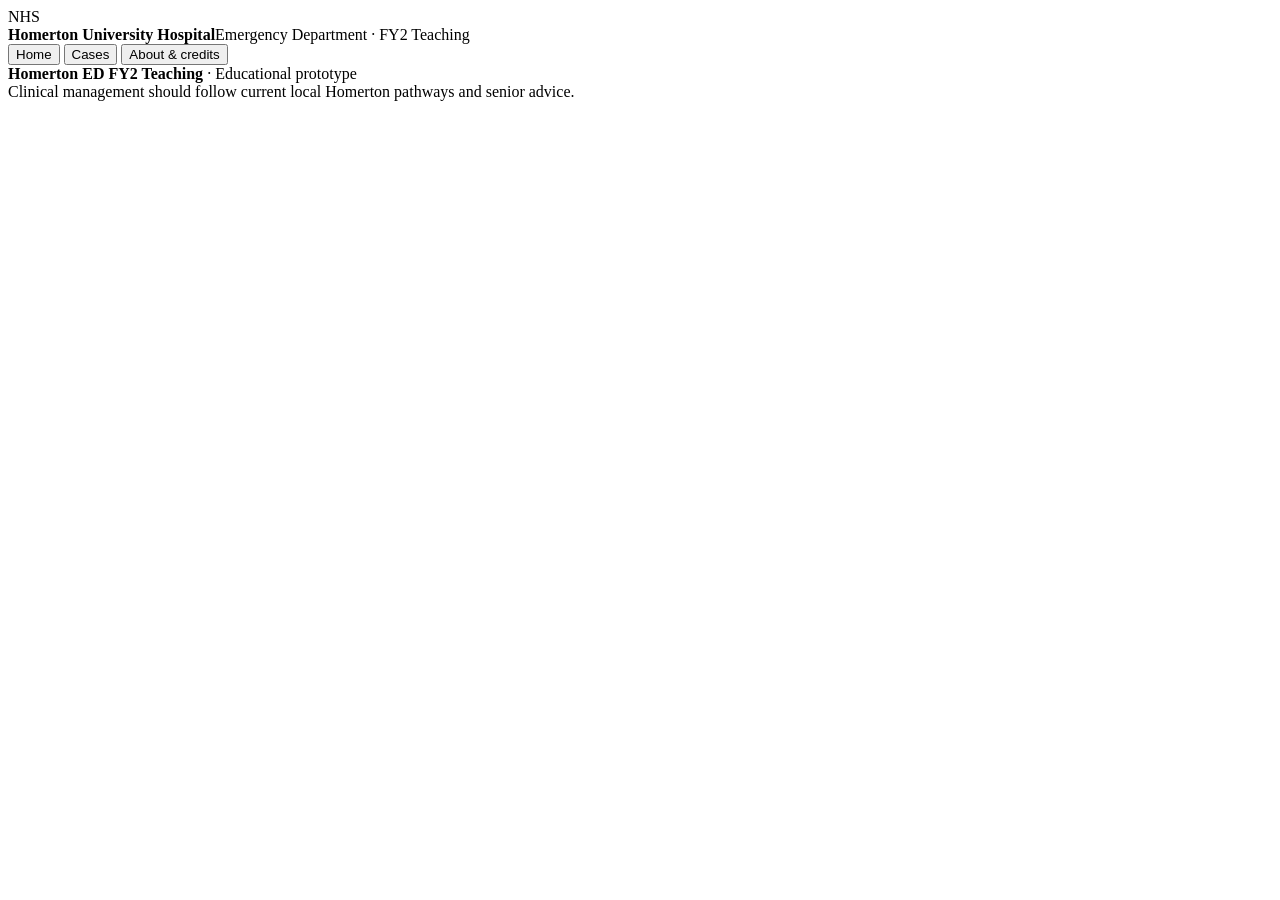
==== index.html @ b091c9cb "Add files via upload" ====
<!doctype html>
<html lang="en">
<head>
  <meta charset="utf-8">
  <meta name="viewport" content="width=device-width,initial-scale=1">
  <meta name="theme-color" content="#005eb8">
  <title>Homerton ED FY2 X-ray Teaching</title>
  <link rel="stylesheet" href="assets/styles.css">
</head>
<body>
<header class="topbar">
  <div class="brand" onclick="goHome()" role="button" tabindex="0">
    <div class="nhs">NHS</div>
    <div><strong>Homerton University Hospital</strong><span>Emergency Department · FY2 Teaching</span></div>
  </div>
  <nav>
    <button onclick="goHome()">Home</button>
    <button onclick="showLibrary()">Cases</button>
    <button onclick="showCredits()">About & credits</button>
  </nav>
</header>
<main id="app"></main>
<footer>
  <div><strong>Homerton ED FY2 Teaching</strong> · Educational prototype</div>
  <div>Clinical management should follow current local Homerton pathways and senior advice.</div>
</footer>
<script src="assets/app.js"></script>
</body>
</html>
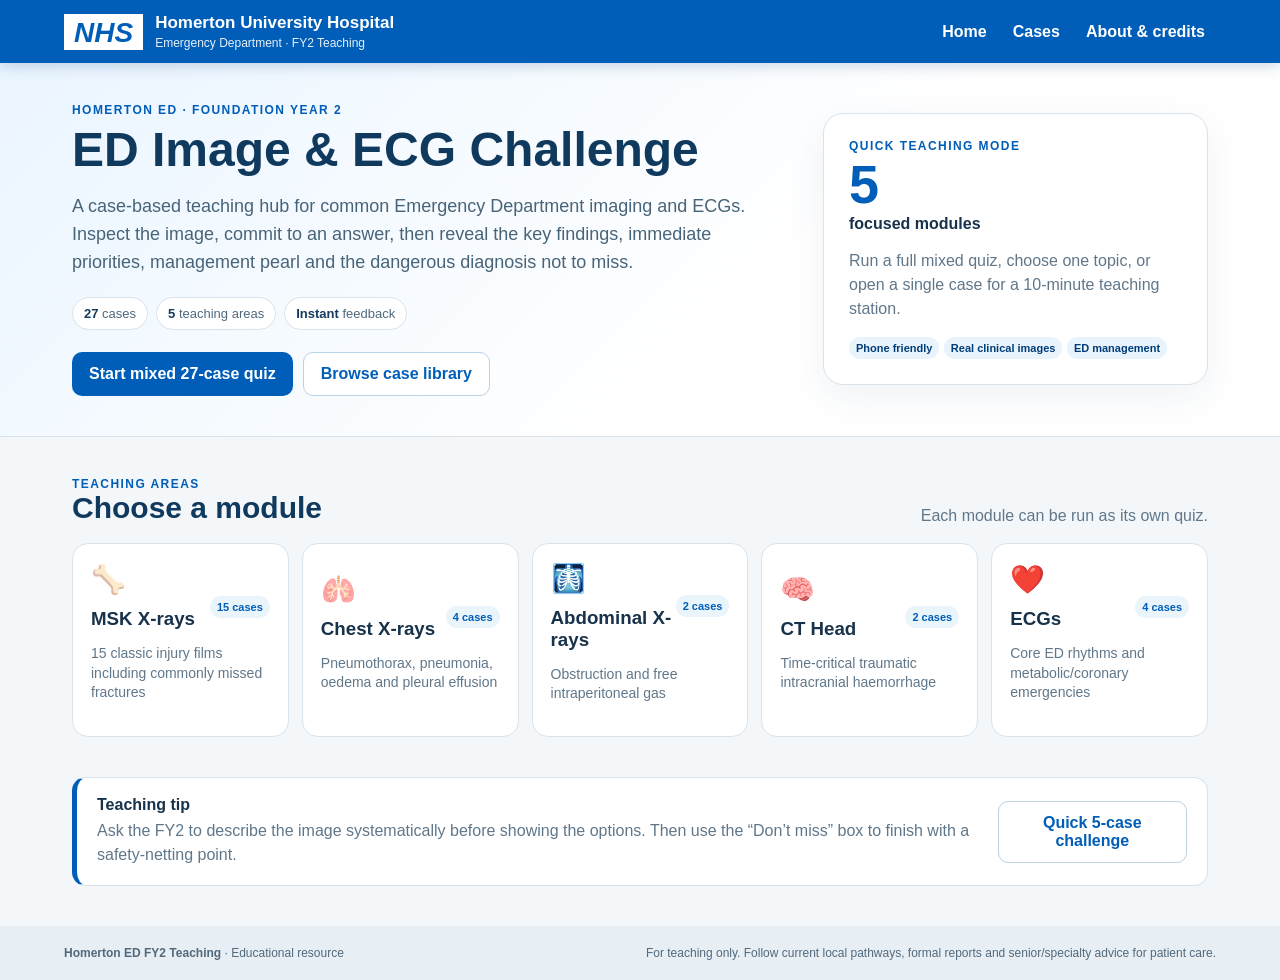
==== commit 7866add7: "Add files via upload" ====
--- a/index.html
+++ b/index.html
@@ -2,18 +2,19 @@
 <html lang="en">
 <head>
   <meta charset="utf-8">
-  <meta name="viewport" content="width=device-width,initial-scale=1">
+  <meta name="viewport" content="width=device-width,initial-scale=1,viewport-fit=cover">
   <meta name="theme-color" content="#005eb8">
-  <title>Homerton ED FY2 X-ray Teaching</title>
+  <meta name="description" content="Homerton Emergency Department FY2 case-based imaging and ECG teaching resource.">
+  <title>Homerton ED FY2 Image & ECG Challenge</title>
   <link rel="stylesheet" href="assets/styles.css">
 </head>
 <body>
 <header class="topbar">
-  <div class="brand" onclick="goHome()" role="button" tabindex="0">
+  <div class="brand" onclick="goHome()" role="button" tabindex="0" aria-label="Return to home">
     <div class="nhs">NHS</div>
     <div><strong>Homerton University Hospital</strong><span>Emergency Department · FY2 Teaching</span></div>
   </div>
-  <nav>
+  <nav aria-label="Main navigation">
     <button onclick="goHome()">Home</button>
     <button onclick="showLibrary()">Cases</button>
     <button onclick="showCredits()">About & credits</button>
@@ -21,8 +22,8 @@
 </header>
 <main id="app"></main>
 <footer>
-  <div><strong>Homerton ED FY2 Teaching</strong> · Educational prototype</div>
-  <div>Clinical management should follow current local Homerton pathways and senior advice.</div>
+  <div><strong>Homerton ED FY2 Teaching</strong> · Educational resource</div>
+  <div>For teaching only. Follow current local pathways, formal reports and senior/specialty advice for patient care.</div>
 </footer>
 <script src="assets/app.js"></script>
 </body>
--- a/assets/styles.css
+++ b/assets/styles.css
@@ -0,0 +1,16 @@
+:root{--nhs:#005eb8;--nhs-dark:#003d78;--ink:#17324a;--muted:#60778a;--bg:#f3f7fa;--line:#d8e3ec;--good:#007f5f;--bad:#b42318;--amber:#b54708;--card:#fff}
+*{box-sizing:border-box}html{scroll-behavior:smooth}body{margin:0;background:var(--bg);color:var(--ink);font-family:Arial,Helvetica,sans-serif}button,input{font:inherit}button{color:inherit}
+.topbar{background:var(--nhs);color:#fff;padding:13px 5vw;display:flex;align-items:center;justify-content:space-between;gap:22px;position:sticky;top:0;z-index:30;box-shadow:0 3px 14px #003d7833}.brand{display:flex;align-items:center;gap:12px;cursor:pointer}.brand strong{display:block;font-size:17px}.brand span{display:block;font-size:12px;margin-top:3px;opacity:.9}.nhs{background:#fff;color:var(--nhs);font-size:28px;font-weight:900;font-style:italic;padding:5px 10px 3px;line-height:1}nav{display:flex;gap:4px}nav button{background:transparent;color:#fff;border:0;padding:9px 11px;border-radius:8px;cursor:pointer;font-weight:700}nav button:hover{background:#ffffff20}
+main{min-height:calc(100vh - 155px)}.wrap{max-width:1180px;margin:auto;padding:40px 22px}.wrap.compact{padding-top:0}.hero{background:linear-gradient(135deg,#eaf5ff 0%,#fff 60%);border-bottom:1px solid var(--line)}.hero-grid{display:grid;grid-template-columns:1.3fr .7fr;align-items:center;gap:36px}.kicker,.eyebrow{font-size:12px;font-weight:800;letter-spacing:.12em;color:var(--nhs)}h1{font-size:48px;line-height:1.04;margin:8px 0 14px;color:#10395e}h2{color:#10395e}.lead{font-size:18px;line-height:1.55;color:#486478;max-width:760px}.lead.small{font-size:16px}.stats-row{display:flex;gap:8px;flex-wrap:wrap;margin:20px 0}.stats-row span{background:#fff;border:1px solid var(--line);border-radius:999px;padding:8px 11px;color:#50697d;font-size:13px}.stats-row strong{color:#153c60}.cta-row{display:flex;gap:10px;flex-wrap:wrap;margin-top:22px}.cta-row.centred{justify-content:center}.btn{border:0;border-radius:10px;padding:12px 17px;font-weight:800;cursor:pointer;min-height:44px}.btn.primary{background:var(--nhs);color:#fff}.btn.primary:hover{background:var(--nhs-dark)}.btn.secondary{background:#fff;color:var(--nhs);border:1px solid #b8d2e6}.hero-card{background:#fff;border:1px solid var(--line);border-radius:20px;padding:25px;box-shadow:0 12px 38px #234d7212}.hero-card .big{font-size:54px;font-weight:900;color:var(--nhs)}.hero-card p{color:var(--muted);line-height:1.5}
+.section-title{display:flex;align-items:end;justify-content:space-between;gap:20px;margin-bottom:18px}.section-title h2{font-size:30px;margin:0}.section-title p{margin:0;color:var(--muted)}.topic-grid{display:grid;grid-template-columns:repeat(5,1fr);gap:13px}.topic,.case-tile{font:inherit;text-align:left;background:#fff;border:1px solid var(--line);border-radius:16px;padding:18px;cursor:pointer;transition:.15s;min-height:150px}.topic:hover,.case-tile:hover{transform:translateY(-2px);border-color:#7fb4dc;box-shadow:0 10px 25px #234d7212}.icon{font-size:28px}.topic-count{float:right;font-size:11px;color:var(--nhs);font-weight:800;background:#eaf4fb;padding:5px 7px;border-radius:999px}.topic h3,.case-tile h3{margin:12px 0 6px}.topic p,.case-tile p{color:var(--muted);font-size:14px;line-height:1.42}.badge{display:inline-block;font-size:11px;font-weight:800;background:#e8f3fc;color:var(--nhs-dark);padding:5px 7px;border-radius:999px}.badge.modality{background:#edf7ef;color:#287a4b}.callout{display:flex;align-items:center;justify-content:space-between;gap:20px;background:#fff;border:1px solid var(--line);border-left:5px solid var(--nhs);border-radius:14px;padding:18px 20px}.callout p{margin:5px 0 0;color:var(--muted);line-height:1.5}
+.library-head{display:flex;align-items:end;justify-content:space-between;gap:20px;margin-bottom:22px}.library-title{font-size:38px;margin:7px 0}.library-toolbar{display:flex;justify-content:space-between;gap:16px;align-items:center;margin-bottom:20px}.library-filters{display:flex;gap:7px;flex-wrap:wrap}.filter{border:1px solid #bcd1e2;background:#fff;padding:8px 11px;border-radius:999px;cursor:pointer}.filter.active{background:var(--nhs);color:#fff;border-color:var(--nhs)}.searchbox{display:flex;align-items:center;gap:7px;background:#fff;border:1px solid #bdd0df;border-radius:10px;padding:0 11px;min-width:240px}.searchbox input{border:0;outline:0;padding:10px 0;width:100%;background:transparent}.case-grid{display:grid;grid-template-columns:repeat(4,1fr);gap:14px}.case-tile{min-height:175px}.tile-top{display:flex;justify-content:space-between;gap:8px;align-items:center}.difficulty{font-size:11px;color:#6b7f90}.open-case{display:block;color:var(--nhs);font-weight:800;font-size:13px;margin-top:12px}
+.quiz-shell{max-width:1240px;margin:auto;padding:25px 22px 45px}.quiz-top{display:flex;justify-content:space-between;align-items:center;gap:18px;margin-bottom:17px}.subtle{color:#65798b;font-size:13px;margin-top:3px}.progress{height:9px;background:#dae7f1;border-radius:99px;overflow:hidden;flex:1;max-width:500px}.progress span{display:block;height:100%;background:var(--nhs)}.score{background:#e8f3fc;color:#123b62;padding:9px 12px;border-radius:999px;font-weight:800}.quiz-card{display:grid;grid-template-columns:1.1fr .9fr;background:#fff;border:1px solid var(--line);border-radius:18px;overflow:hidden;box-shadow:0 8px 30px #234d7210}.xray-side{background:#090d10;padding:16px;min-height:610px;display:flex;flex-direction:column}.xray-side img{width:100%;height:540px;object-fit:contain;margin:auto;display:block;background:#090d10}.xcap{color:#a8bac7;font-size:12px;margin-top:8px}.question-side{padding:30px}.meta{display:flex;gap:7px;margin-bottom:15px;flex-wrap:wrap}.question-side h2{font-size:29px;line-height:1.25;margin:0 0 21px}.options{display:grid;gap:10px}.option{padding:13px 14px;border:1px solid #c8d8e5;border-radius:10px;background:#fff;text-align:left;cursor:pointer;display:flex;gap:10px;align-items:flex-start;line-height:1.35}.option>span{min-width:25px;height:25px;display:grid;place-items:center;border-radius:50%;background:#eef5fa;font-weight:800;color:var(--nhs)}.option:hover{border-color:var(--nhs)}.option.correct{background:#eaf8f2;border-color:var(--good)}.option.wrong{background:#fff0f0;border-color:var(--bad)}.feedback{margin-top:15px;padding:13px;border-radius:10px;font-weight:700;line-height:1.4}.feedback.good{background:#eaf8f2;color:#076149}.feedback.bad{background:#fff0f0;color:#922b21}.teaching{background:#fff;border:1px solid var(--line);border-radius:18px;padding:25px;margin-top:20px}.teach-grid{display:grid;grid-template-columns:1fr 1fr;gap:14px}.teach-grid article{background:#fbfdff;border:1px solid var(--line);border-radius:13px;padding:17px}.teach-grid article.pearl{border-left:4px solid var(--nhs)}.teach-grid article.danger{border-left:4px solid #d92d20;background:#fffafa}.teach-grid h3{margin:0 0 8px;color:var(--nhs-dark)}.teach-grid p,.teach-grid li{color:#435b70;line-height:1.5}.credit{font-size:12px;color:#647a8c;background:#f4f7fa;border-left:4px solid var(--nhs);padding:11px 13px;margin-top:14px}.credit a,.credit-list a{color:var(--nhs)}
+.results{max-width:820px;margin:50px auto;background:#fff;border:1px solid var(--line);border-radius:20px;padding:35px;text-align:center}.results .resultnum{font-size:65px;font-weight:900;color:var(--nhs)}.results p{color:var(--muted);line-height:1.5}.info-card{background:#fff;border:1px solid var(--line);border-radius:15px;padding:20px;margin-bottom:14px}.info-card p,.info-card li{color:#526b7f;line-height:1.55}.credit-list{display:grid;grid-template-columns:1fr 1fr;gap:10px}.credit-list>div{padding:10px;border-bottom:1px solid #edf1f4;font-size:13px;color:#526b7f}footer{background:#e7eef4;color:#52697c;padding:20px 5vw;font-size:12px;display:flex;justify-content:space-between;gap:20px}
+@media(max-width:1050px){.topic-grid{grid-template-columns:repeat(3,1fr)}.case-grid{grid-template-columns:repeat(3,1fr)}}
+@media(max-width:900px){.hero-grid,.quiz-card{grid-template-columns:1fr}.case-grid{grid-template-columns:repeat(2,1fr)}.xray-side{min-height:470px}.xray-side img{height:420px}.hero h1{font-size:40px}.library-head,.library-toolbar{align-items:flex-start;flex-direction:column}.searchbox{width:100%}}
+@media(max-width:650px){.topic-grid,.case-grid,.teach-grid,.credit-list{grid-template-columns:1fr}.topbar{padding:10px 14px}.brand strong{font-size:14px}.brand span{font-size:10px}.nhs{font-size:23px}.topbar nav{display:none}.wrap{padding:28px 15px}.quiz-shell{padding:14px 10px 34px}.question-side{padding:19px}.hero h1{font-size:34px}.library-title{font-size:32px}.quiz-top{align-items:flex-start;flex-direction:column}.progress{width:100%}.xray-side{min-height:370px;padding:10px}.xray-side img{height:350px}.question-side h2{font-size:24px}.option{min-height:50px}.teaching{padding:16px}.callout{align-items:flex-start;flex-direction:column}footer{flex-direction:column}.section-title{align-items:flex-start;flex-direction:column}}
+
+/* v4: clinical vignette-first case layout */
+.clinical-stem{max-width:980px;margin:0 0 18px;background:#fff;border:1px solid var(--line);border-left:6px solid var(--nhs);border-radius:14px;padding:18px 20px;box-shadow:0 5px 18px #234d720b}.stem-label,.prompt-label{font-size:11px;font-weight:900;letter-spacing:.12em;color:var(--nhs);margin-bottom:8px}.clinical-stem p{font-size:18px;line-height:1.55;margin:0;color:#29465f}.image-wrap{width:100%;height:540px;display:flex;align-items:center;justify-content:center}.image-wrap img{width:100%;height:100%;object-fit:contain}.image-fallback{display:none;width:100%;height:100%;align-items:center;justify-content:center;text-align:center;padding:28px;background:#10181f;color:#dce8ef;border:1px dashed #6f8798;border-radius:10px;line-height:1.6}.image-fallback a{color:#fff;font-weight:800}.image-fallback span{color:#a9bdca}.prompt-label{margin-top:6px}.question-side h2{margin-top:0}.xray-side>.image-wrap{flex:1}
+@media(max-width:900px){.image-wrap{height:420px}.clinical-stem{max-width:none}}
+@media(max-width:650px){.clinical-stem{padding:15px 16px;margin-bottom:12px}.clinical-stem p{font-size:16px}.image-wrap{height:350px}}
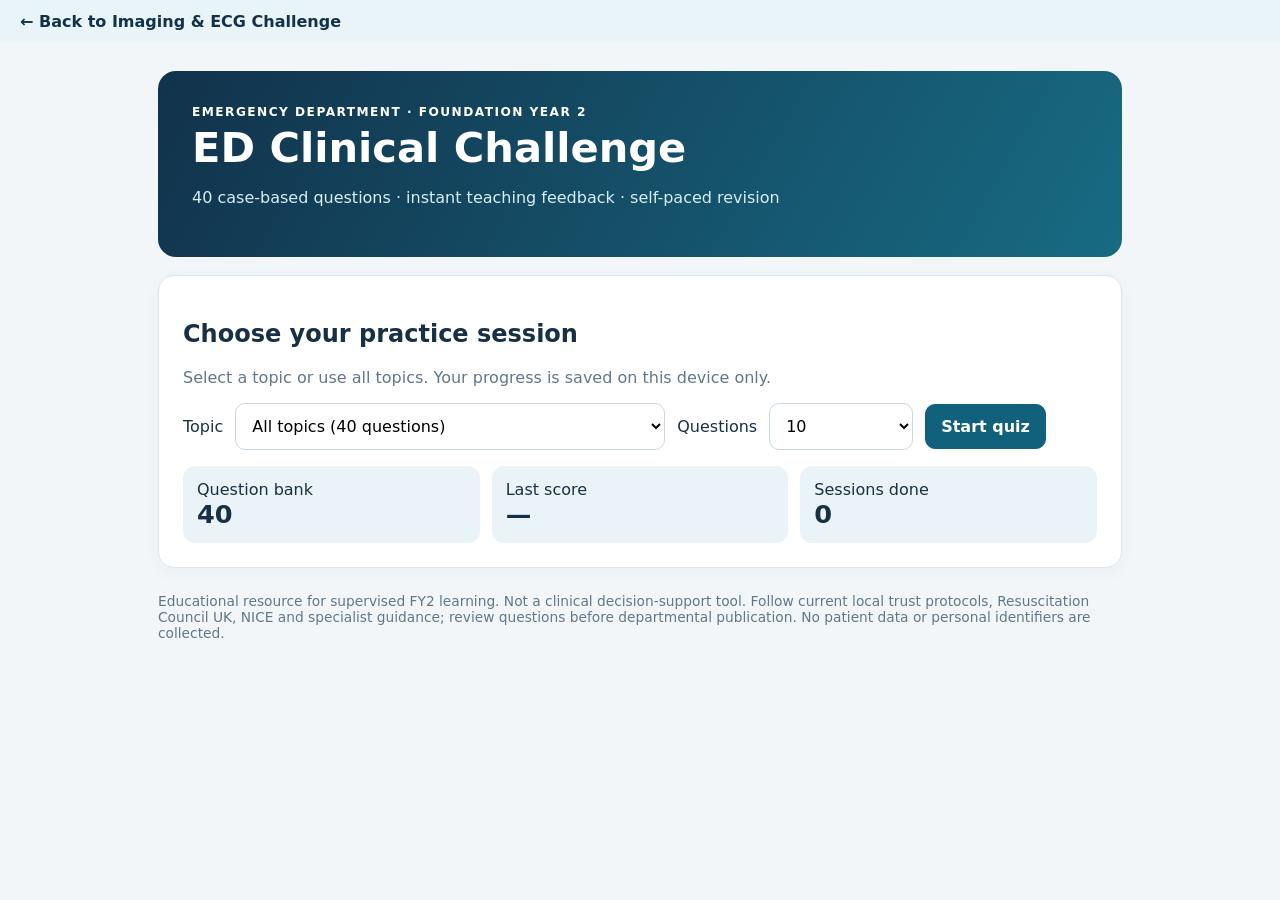
==== commit b6360e63: "Add files via upload" ====
--- a/index.html
+++ b/index.html
@@ -1,30 +1 @@
-<!doctype html>
-<html lang="en">
-<head>
-  <meta charset="utf-8">
-  <meta name="viewport" content="width=device-width,initial-scale=1,viewport-fit=cover">
-  <meta name="theme-color" content="#005eb8">
-  <meta name="description" content="Homerton Emergency Department FY2 case-based imaging and ECG teaching resource.">
-  <title>Homerton ED FY2 Image & ECG Challenge</title>
-  <link rel="stylesheet" href="assets/styles.css">
-</head>
-<body>
-<header class="topbar">
-  <div class="brand" onclick="goHome()" role="button" tabindex="0" aria-label="Return to home">
-    <div class="nhs">NHS</div>
-    <div><strong>Homerton University Hospital</strong><span>Emergency Department · FY2 Teaching</span></div>
-  </div>
-  <nav aria-label="Main navigation">
-    <button onclick="goHome()">Home</button>
-    <button onclick="showLibrary()">Cases</button>
-    <button onclick="showCredits()">About & credits</button>
-  </nav>
-</header>
-<main id="app"></main>
-<footer>
-  <div><strong>Homerton ED FY2 Teaching</strong> · Educational resource</div>
-  <div>For teaching only. Follow current local pathways, formal reports and senior/specialty advice for patient care.</div>
-</footer>
-<script src="assets/app.js"></script>
-</body>
-</html>
+<!doctype html><html lang="en"><head><meta charset="utf-8"><meta name="viewport" content="width=device-width,initial-scale=1"><title>FY2 ED Clinical Challenge</title><style>:root{font-family:system-ui,-apple-system,Segoe UI,sans-serif;color:#183046;background:#f2f6f9}*{box-sizing:border-box}body{margin:0}.wrap{max-width:1000px;margin:auto;padding:28px 18px}header{background:linear-gradient(120deg,#12324b,#176b83);color:white;padding:34px;border-radius:18px}h1{margin:4px 0;font-size:clamp(1.7rem,4vw,2.6rem)}header p{color:#d7eef5}.eyebrow{letter-spacing:.12em;text-transform:uppercase;font-size:.76rem;font-weight:700}section{background:white;border:1px solid #dce6ed;border-radius:16px;padding:24px;margin-top:18px;box-shadow:0 4px 18px #15364b09}button,select{font:inherit}button{cursor:pointer;border:1px solid #cad8e2;border-radius:10px;padding:12px 15px;background:#fff;color:#12324b}button.primary{background:#12617c;color:white;border-color:#12617c;font-weight:700}button:hover:not(:disabled){filter:brightness(.96)}button:disabled{opacity:.55;cursor:default}.toolbar{display:flex;flex-wrap:wrap;gap:12px;align-items:center}.toolbar select{border:1px solid #cad8e2;padding:12px;border-radius:10px;background:white;max-width:100%}.stats{display:grid;grid-template-columns:repeat(3,1fr);gap:12px;margin-top:16px}.stat{background:#eaf3f7;padding:14px;border-radius:12px}.stat strong{display:block;font-size:1.6rem}.progress{height:9px;background:#e6eef2;border-radius:9px;overflow:hidden;margin:18px 0}.progress>div{height:100%;background:#18a2aa;transition:width .2s}.muted{color:#61778a}.answers{display:grid;gap:10px;margin:22px 0}.answer{text-align:left;display:flex;gap:12px;align-items:flex-start;width:100%;line-height:1.45}.letter{border-radius:7px;background:#e7f0f5;padding:3px 9px;font-weight:700}.answer.selected{border:2px solid #12617c;background:#eaf5f8}.answer.correct{border:2px solid #138060;background:#e9f8f1}.answer.wrong{border:2px solid #b73c47;background:#fff0f0}.feedback{padding:16px;border-left:4px solid #12826b;background:#eff9f5;border-radius:7px;margin:16px 0}.feedback.bad{border-color:#b73c47;background:#fff5f4}.nav{display:flex;gap:10px;justify-content:space-between;flex-wrap:wrap}.small{font-size:.86rem}.hide{display:none}.foot{margin:25px 0;color:#61778a;font-size:.86rem}#reviewList>div{border-bottom:1px solid #e2ebf0;padding:12px 0}#reviewList p{margin:6px 0}.pill{font-size:.8rem;border-radius:99px;background:#e7f0f5;padding:5px 9px;display:inline-block}@media(max-width:600px){.stats{grid-template-columns:1fr 1fr}section{padding:18px}header{padding:24px}}</style></head><body><nav style="padding:12px 20px;background:#e9f4f8"><a href="../index.html" style="color:#12324b;font-weight:700;text-decoration:none">← Back to Imaging & ECG Challenge</a></nav><div class="wrap"><header><div class="eyebrow">Emergency Department · Foundation Year 2</div><h1>ED Clinical Challenge</h1><p>40 case-based questions · instant teaching feedback · self-paced revision</p></header><section id="setup"><h2>Choose your practice session</h2><p class="muted">Select a topic or use all topics. Your progress is saved on this device only.</p><div class="toolbar"><label for="topic">Topic</label><select id="topic"><option value="all">All topics (40 questions)</option></select><label for="count">Questions</label><select id="count"><option value="10">10</option><option value="20">20</option><option value="40">All available</option></select><button class="primary" id="start">Start quiz</button></div><div class="stats"><div class="stat"><span>Question bank</span><strong id="bankCount">40</strong></div><div class="stat"><span>Last score</span><strong id="lastScore">—</strong></div><div class="stat"><span>Sessions done</span><strong id="sessions">0</strong></div></div></section><section id="quiz" class="hide"><div class="toolbar" style="justify-content:space-between"><span class="pill" id="topicLabel"></span><span class="muted" id="counter"></span></div><div class="progress"><div id="bar"></div></div><h2 id="stem"></h2><div id="answers" class="answers"></div><div id="feedback" class="feedback hide" aria-live="polite"></div><div class="nav"><button id="exit">Exit quiz</button><button class="primary" id="check" disabled>Check answer</button><button class="primary hide" id="next">Next question →</button></div></section><section id="results" class="hide"><h2>Session complete</h2><p id="resultText"></p><div class="stats"><div class="stat"><span>Correct</span><strong id="correct"></strong></div><div class="stat"><span>Total</span><strong id="total"></strong></div><div class="stat"><span>Score</span><strong id="percent"></strong></div></div><h3>Review your answers</h3><div id="reviewList"></div><div class="toolbar"><button class="primary" id="again">New quiz</button><button id="print">Print review</button></div></section><p class="foot">Educational resource for supervised FY2 learning. Not a clinical decision-support tool. Follow current local trust protocols, Resuscitation Council UK, NICE and specialist guidance; review questions before departmental publication. No patient data or personal identifiers are collected.</p></div><script id="bank" type="application/json">[{"category": "Resuscitation & acute medicine", "question": "A patient has inferior STEMI on ECG. What is the immediate definitive pathway?", "options": ["Await troponin", "Activate primary PCI", "Outpatient echo", "Repeat ECG tomorrow"], "answer": 1, "explanation": "A diagnostic STEMI ECG warrants immediate reperfusion pathway activation; do not await troponin."}, {"category": "Resuscitation & acute medicine", "question": "A regular narrow-complex tachycardia at 190/min is accompanied by BP 70/40 and confusion. Best immediate treatment?", "options": ["Modified Valsalva", "Oral beta blocker", "Synchronised DC cardioversion", "Observation"], "answer": 2, "explanation": "Adverse features such as shock indicate urgent synchronised cardioversion."}, {"category": "Resuscitation & acute medicine", "question": "A conscious diabetic patient has capillary glucose 2.7 mmol/L and can swallow safely. First treatment?", "options": ["Oral fast-acting glucose", "IV insulin", "IM glucagon as first choice", "Wait for laboratory glucose"], "answer": 0, "explanation": "Give 15–20 g rapidly absorbed carbohydrate and recheck glucose after 10–15 minutes."}, {"category": "Resuscitation & acute medicine", "question": "A patient with COPD exacerbation is at risk of hypercapnic respiratory failure. Initial target SpO₂ pending blood gases?", "options": ["94–98%", "100%", "80–84%", "88–92%"], "answer": 3, "explanation": "Use controlled oxygen targeting 88–92% until blood gases guide adjustment."}, {"category": "Resuscitation & acute medicine", "question": "An adult has severe hyperkalaemia with broad QRS complexes. Which treatment protects the myocardium first?", "options": ["IV calcium salt", "Oral potassium binder alone", "Nebulised salbutamol alone", "IV furosemide alone"], "answer": 0, "explanation": "IV calcium stabilises the cardiac membrane; it does not reduce serum potassium."}, {"category": "Resuscitation & acute medicine", "question": "A patient with suspected anaphylaxis develops wheeze and hypotension. First-line drug and route?", "options": ["IV hydrocortisone", "IM adrenaline", "IV chlorphenamine", "Nebulised ipratropium"], "answer": 1, "explanation": "Give IM adrenaline into the anterolateral thigh; repeat after 5 minutes if ongoing ABC problems."}, {"category": "Resuscitation & acute medicine", "question": "A patient with septic shock has BP 78/42 and lactate 5 mmol/L. Best initial approach?", "options": ["Wait for culture results", "CT before resuscitation", "Urgent ABC resuscitation, IV fluids with reassessment and antibiotics", "Oral antibiotics at discharge"], "answer": 2, "explanation": "Treat shock promptly, obtain cultures if feasible without delaying antibiotics, and reassess fluid response."}, {"category": "Resuscitation & acute medicine", "question": "A patient has sudden pleuritic pain, severe hypoxia, hypotension and suspected high-risk PE. What is essential?", "options": ["Routine outpatient D-dimer", "Immediate senior-led resuscitation and urgent reperfusion assessment", "Discharge if ECG normal", "Wait for next-day imaging"], "answer": 1, "explanation": "Haemodynamic instability with suspected PE requires urgent specialist-led assessment for reperfusion."}, {"category": "Resuscitation & acute medicine", "question": "An unresponsive patient is not breathing normally. What should you do immediately?", "options": ["Check blood glucose first", "Begin CPR and summon resuscitation team/AED", "Obtain a 12-lead ECG", "Give oral fluids"], "answer": 1, "explanation": "Start high-quality CPR, call for help and attach an AED/defibrillator as soon as available."}, {"category": "Resuscitation & acute medicine", "question": "An adult with acute severe asthma has a silent chest and exhaustion. What is the priority?", "options": ["Discharge with inhaler", "Urgent senior/critical care support and aggressive ABC management", "Peak-flow diary only", "Oral antihistamine"], "answer": 1, "explanation": "Silent chest and exhaustion suggest life-threatening asthma and impending respiratory failure."}, {"category": "Trauma & injuries", "question": "Where should a pelvic binder sit in suspected unstable pelvic ring injury?", "options": ["At the waist", "Across iliac crests", "Over greater trochanters", "Around lower ribs"], "answer": 2, "explanation": "Position the binder at greater trochanter level, not over the iliac crests."}, {"category": "Trauma & injuries", "question": "A fall onto an outstretched hand causes snuffbox tenderness; wrist X-rays are normal. Next step?", "options": ["Reassure and discharge without protection", "Immobilise and arrange early MRI/suspected scaphoid pathway", "Immediate unrestricted sport", "Repeat identical X-rays in 10 minutes"], "answer": 1, "explanation": "A normal initial radiograph does not exclude scaphoid fracture; protect the wrist and arrange further assessment."}, {"category": "Trauma & injuries", "question": "A patient with an open tibial fracture arrives in ED. Which is a key early action?", "options": ["Probe the wound", "Give prompt IV antibiotics and cover with sterile saline-soaked dressing", "Delay antibiotics until theatre", "Close wound with sutures in ED"], "answer": 1, "explanation": "Early antibiotics, sterile wound coverage, neurovascular assessment and orthopaedic referral are important."}, {"category": "Trauma & injuries", "question": "Following a head injury, a patient develops one dilated pupil and declining GCS. What next?", "options": ["Routine outpatient review", "Urgent ABC management, senior/neurosurgical escalation and CT when safe", "Give oral analgesia and observe at home", "Wait for next nursing round"], "answer": 1, "explanation": "Signs of possible intracranial mass effect require immediate resuscitation and escalation."}, {"category": "Trauma & injuries", "question": "A patient has a deep bleeding limb wound. What is the first haemorrhage-control measure?", "options": ["Direct firm pressure", "Remove all clots repeatedly", "Apply ice only", "Raise the limb without pressure"], "answer": 0, "explanation": "Apply firm direct pressure immediately; escalate to haemostatic packing/tourniquet where appropriate."}, {"category": "Trauma & injuries", "question": "A patient has an obvious ankle deformity and absent distal pulse. What is the priority?", "options": ["Wait for routine fracture clinic", "Urgent reduction with appropriate analgesia/sedation and neurovascular reassessment", "Discharge in a boot", "Apply compression stockings"], "answer": 1, "explanation": "Threatened distal perfusion needs urgent realignment and repeated neurovascular examination."}, {"category": "Trauma & injuries", "question": "Which is most concerning for compartment syndrome after tibial fracture?", "options": ["Itching under dressing", "Pain out of proportion and pain on passive stretch", "Mild bruising alone", "Normal skin colour"], "answer": 1, "explanation": "Pain out of proportion, especially on passive stretch, is an early warning; pulses may remain present."}, {"category": "Trauma & injuries", "question": "A patient has a penetrating chest injury, severe respiratory distress and unilateral absent breath sounds with shock. What is the priority?", "options": ["Wait for chest radiograph", "Immediate treatment of suspected tension pneumothorax", "Outpatient spirometry", "Oral antibiotics"], "answer": 1, "explanation": "Suspected tension pneumothorax with haemodynamic compromise is a clinical diagnosis requiring immediate decompression."}, {"category": "Trauma & injuries", "question": "An older adult falls and cannot weight bear, with a shortened externally rotated leg. Most likely injury?", "options": ["Achilles rupture", "Neck of femur fracture", "Patellar dislocation", "Ankle sprain"], "answer": 1, "explanation": "Shortening and external rotation after a fall are typical signs of proximal femoral fracture."}, {"category": "Trauma & injuries", "question": "After a high-energy trauma, what is the primary survey sequence?", "options": ["SAMPLE then discharge", "ABCDE with simultaneous treatment of life threats", "Full secondary survey first", "CT before airway assessment"], "answer": 1, "explanation": "A structured ABCDE primary survey identifies and treats immediate threats before detailed secondary assessment."}, {"category": "Neurology, toxicology & mental health", "question": "A thunderclap headache reaches maximal intensity within a minute. First-line investigation?", "options": ["Urgent non-contrast CT head", "Outpatient EEG", "Skull X-ray", "No imaging if GCS 15"], "answer": 0, "explanation": "Urgent non-contrast CT head is the first test for suspected subarachnoid haemorrhage."}, {"category": "Neurology, toxicology & mental health", "question": "Which feature raises concern for cauda equina syndrome?", "options": ["Isolated mechanical back pain", "New saddle sensory change with bladder dysfunction", "Chronic stable scoliosis", "Pain relieved by rest"], "answer": 1, "explanation": "New saddle sensory disturbance and urinary symptoms are red flags needing urgent assessment and MRI."}, {"category": "Neurology, toxicology & mental health", "question": "A patient has ongoing generalised convulsive seizure lasting 6 minutes. Best initial medication approach?", "options": ["Oral levetiracetam only", "Give benzodiazepine according to local status epilepticus protocol", "Wait until 20 minutes", "Start antipsychotic"], "answer": 1, "explanation": "Convulsive status epilepticus requires prompt benzodiazepine treatment alongside ABC management."}, {"category": "Neurology, toxicology & mental health", "question": "A patient with opioid overdose is bradypnoeic and cyanosed. What is the priority?", "options": ["Flumazenil", "Airway/ventilatory support and naloxone", "Activated charcoal only", "Wait for toxicology screen"], "answer": 1, "explanation": "Ventilation and titrated naloxone address opioid-induced respiratory depression."}, {"category": "Neurology, toxicology & mental health", "question": "For a reliably timed single immediate-release paracetamol overdose, when is the earliest useful nomogram level?", "options": ["At 30 minutes", "At 2 hours", "At 4 hours", "At 24 hours only"], "answer": 2, "explanation": "A plasma paracetamol concentration taken at least 4 hours after ingestion can be plotted on the treatment nomogram."}, {"category": "Neurology, toxicology & mental health", "question": "An agitated patient lacks decision-making capacity for urgent life-saving treatment. What is the legal principle in England?", "options": ["Consent is never needed in ED", "Act in best interests using the least restrictive proportionate intervention", "Family can always consent on their behalf", "Detain under the Mental Health Act automatically"], "answer": 1, "explanation": "Under the Mental Capacity Act, assess decision-specific capacity and act in best interests when capacity is absent."}, {"category": "Neurology, toxicology & mental health", "question": "A patient has new facial droop and arm weakness beginning 45 minutes ago. Best next step?", "options": ["Arrange routine GP review", "Activate stroke pathway with urgent brain imaging", "Give aspirin before excluding haemorrhage", "Discharge if symptoms improve"], "answer": 1, "explanation": "Suspected acute stroke needs urgent specialist assessment and brain imaging for reperfusion eligibility."}, {"category": "Neurology, toxicology & mental health", "question": "A patient presents with fever, headache, neck stiffness and reduced consciousness. What is the priority?", "options": ["Delay antibiotics until LP regardless of instability", "Urgent ABC assessment and empiric IV antimicrobials without unsafe delay", "Discharge with analgesia", "Outpatient neurology referral"], "answer": 1, "explanation": "Suspected bacterial meningitis requires immediate assessment and antibiotics; LP must not delay treatment."}, {"category": "Neurology, toxicology & mental health", "question": "A patient taking a tricyclic antidepressant overdoses and has a broad QRS with hypotension. Key antidotal treatment?", "options": ["IV sodium bicarbonate", "IV calcium gluconate as sole therapy", "Flumazenil", "Vitamin K"], "answer": 0, "explanation": "IV sodium bicarbonate is used for sodium-channel blockade and QRS widening in TCA toxicity."}, {"category": "Neurology, toxicology & mental health", "question": "An intoxicated patient is confused and hypoglycaemic. What is the immediate priority?", "options": ["Assume alcohol alone explains confusion", "Correct hypoglycaemia promptly", "Wait for ethanol result", "Offer only oral water"], "answer": 1, "explanation": "Hypoglycaemia is an immediately reversible cause of altered mental status and requires prompt treatment."}, {"category": "Abdominal, paediatric & other ED presentations", "question": "A reproductive-age patient has lower abdominal pain and vaginal bleeding. Which bedside test is essential early?", "options": ["Pregnancy test", "Peak flow", "D-dimer for everyone", "Troponin for everyone"], "answer": 0, "explanation": "Pregnancy testing is essential to evaluate for ectopic pregnancy and guide investigations."}, {"category": "Abdominal, paediatric & other ED presentations", "question": "A patient has sudden severe abdominal/back pain, hypotension and a pulsatile abdominal mass. Priority?", "options": ["Routine ultrasound next week", "Immediate resuscitation and vascular surgery escalation for suspected ruptured AAA", "Give laxatives", "Discharge after analgesia"], "answer": 1, "explanation": "Suspected ruptured abdominal aortic aneurysm is a time-critical vascular emergency."}, {"category": "Abdominal, paediatric & other ED presentations", "question": "An older adult has painless bright-red rectal bleeding and shock. Best first action?", "options": ["Routine colonoscopy booking", "ABCDE resuscitation, IV access and major haemorrhage escalation if indicated", "Outpatient FIT test", "Oral iron only"], "answer": 1, "explanation": "Haemodynamic instability from GI bleeding requires immediate resuscitation and escalation."}, {"category": "Abdominal, paediatric & other ED presentations", "question": "A 3-year-old has fever, non-blanching rash and lethargy. What should happen?", "options": ["Routine GP follow-up", "Urgent ABC assessment and sepsis/meningococcal treatment pathway", "Observe at home until tomorrow", "Apply topical steroid"], "answer": 1, "explanation": "Fever with a non-blanching rash and systemic illness may represent invasive meningococcal disease."}, {"category": "Abdominal, paediatric & other ED presentations", "question": "A child with stridor at rest, drooling and tripod positioning appears toxic. What is safest?", "options": ["Force throat examination", "Keep calm, minimise handling and call senior airway/anaesthetic help", "Send home with cough syrup", "Lie flat for examination"], "answer": 1, "explanation": "Possible critical upper airway obstruction requires expert airway planning and minimal distress."}, {"category": "Abdominal, paediatric & other ED presentations", "question": "A 6-month-old has reduced feeding, dry mucosa and prolonged capillary refill. What should be assessed urgently?", "options": ["Hydration and perfusion with ABCDE", "Visual acuity only", "Peak expiratory flow", "Routine dental review"], "answer": 0, "explanation": "Infants with poor feeding and signs of impaired perfusion need urgent dehydration/shock assessment."}, {"category": "Abdominal, paediatric & other ED presentations", "question": "A patient with unilateral testicular pain of sudden onset for two hours is nauseated. What is the priority?", "options": ["Wait for routine ultrasound tomorrow", "Urgent urological review for possible torsion", "Treat as epididymitis without examination", "Reassure if urine dip negative"], "answer": 1, "explanation": "Testicular torsion is time-critical; urgent surgical assessment must not be delayed by imaging."}, {"category": "Abdominal, paediatric & other ED presentations", "question": "A patient with suspected acute angle-closure glaucoma has severe eye pain, halos and vomiting. What next?", "options": ["Routine optician appointment", "Urgent ophthalmology referral and intraocular pressure-lowering treatment", "Eye patch and discharge", "Topical antibiotic only"], "answer": 1, "explanation": "Acute angle closure threatens vision and requires urgent pressure-lowering treatment and ophthalmology input."}, {"category": "Abdominal, paediatric & other ED presentations", "question": "A patient with hot swollen knee, fever and inability to weight bear has suspected septic arthritis. What next?", "options": ["Discharge with NSAIDs", "Urgent orthopaedic assessment and joint aspiration where appropriate", "Physiotherapy only", "Intra-articular steroid before excluding infection"], "answer": 1, "explanation": "Septic arthritis requires urgent assessment, joint sampling when feasible and timely antibiotics."}, {"category": "Abdominal, paediatric & other ED presentations", "question": "A patient with a severe sore throat has trismus, muffled voice and unilateral peritonsillar swelling. Most likely diagnosis?", "options": ["Peritonsillar abscess", "Otitis externa", "Simple rhinitis", "Dental caries"], "answer": 0, "explanation": "Trismus, muffled voice and asymmetric peritonsillar swelling suggest quinsy, requiring airway assessment and ENT review."}]</script><script>const bank=JSON.parse(document.getElementById('bank').textContent);const $=id=>document.getElementById(id);const categories=[...new Set(bank.map(q=>q.category))];categories.forEach(c=>{const o=document.createElement('option');o.value=c;o.textContent=c;$('topic').append(o)});let session=[],index=0,chosen=null,checked=false,records=[];let history={};try{history=JSON.parse(localStorage.getItem('edquizHistory')||'{}')}catch{};function stats(){$('lastScore').textContent=history.last||'—';$('sessions').textContent=history.sessions||0}$('bankCount').textContent=bank.length;stats();function show(id){['setup','quiz','results'].forEach(x=>$(x).classList.toggle('hide',x!==id))}function shuffle(a){return [...a].sort(()=>Math.random()-.5)}function start(){const cat=$('topic').value;const pool=shuffle(bank.filter(q=>cat==='all'||q.category===cat));session=pool.slice(0,Math.min(Number($('count').value),pool.length));index=0;records=[];show('quiz');render()}function render(){const q=session[index];chosen=null;checked=false;$('topicLabel').textContent=q.category;$('counter').textContent=`Question ${index+1} of ${session.length}`;$('bar').style.width=(index/session.length*100)+'%';$('stem').textContent=q.question;$('answers').replaceChildren();q.options.forEach((a,i)=>{const b=document.createElement('button');b.className='answer';const s=document.createElement('span');s.className='letter';s.textContent='ABCD'[i];const t=document.createElement('span');t.textContent=a;b.append(s,t);b.onclick=()=>{if(checked)return;chosen=i;document.querySelectorAll('.answer').forEach((n,j)=>n.classList.toggle('selected',j===i));$('check').disabled=false};$('answers').append(b)});$('feedback').classList.add('hide');$('check').classList.remove('hide');$('check').disabled=true;$('next').classList.add('hide');$('next').textContent=index===session.length-1?'See results →':'Next question →'}function check(){if(chosen===null||checked)return;checked=true;const q=session[index];const ok=chosen===q.answer;records.push({q,chosen,ok});document.querySelectorAll('.answer').forEach((b,i)=>{b.disabled=true;b.classList.remove('selected');if(i===q.answer)b.classList.add('correct');else if(i===chosen)b.classList.add('wrong')});$('feedback').className='feedback'+(ok?'':' bad');$('feedback').textContent=(ok?'✓ Correct. ':'✗ Not quite. ')+q.explanation;$('check').classList.add('hide');$('next').classList.remove('hide')}function finish(){show('results');const n=records.filter(r=>r.ok).length;const pct=Math.round(100*n/records.length);$('correct').textContent=n;$('total').textContent=records.length;$('percent').textContent=pct+'%';$('resultText').textContent=`You answered ${n} of ${records.length} correctly. Review the explanations below and retry to consolidate your learning.`;$('reviewList').replaceChildren();records.forEach((r,i)=>{const d=document.createElement('div');const h=document.createElement('strong');h.textContent=`${i+1}. ${r.ok?'✓':'✗'} ${r.q.question}`;const a=document.createElement('p');a.textContent=`Your answer: ${r.q.options[r.chosen]}. Correct answer: ${r.q.options[r.q.answer]}.`;const e=document.createElement('p');e.className='muted small';e.textContent=r.q.explanation;d.append(h,a,e);$('reviewList').append(d)});history={last:pct+'%',sessions:(history.sessions||0)+1};try{localStorage.setItem('edquizHistory',JSON.stringify(history))}catch{}stats()}$('start').onclick=start;$('check').onclick=check;$('next').onclick=()=>{if(index===session.length-1)finish();else{index++;render()}};$('exit').onclick=()=>{if(confirm('Exit this session? Current answers will be lost.'))show('setup')};$('again').onclick=()=>show('setup');$('print').onclick=()=>window.print();</script></body></html>
